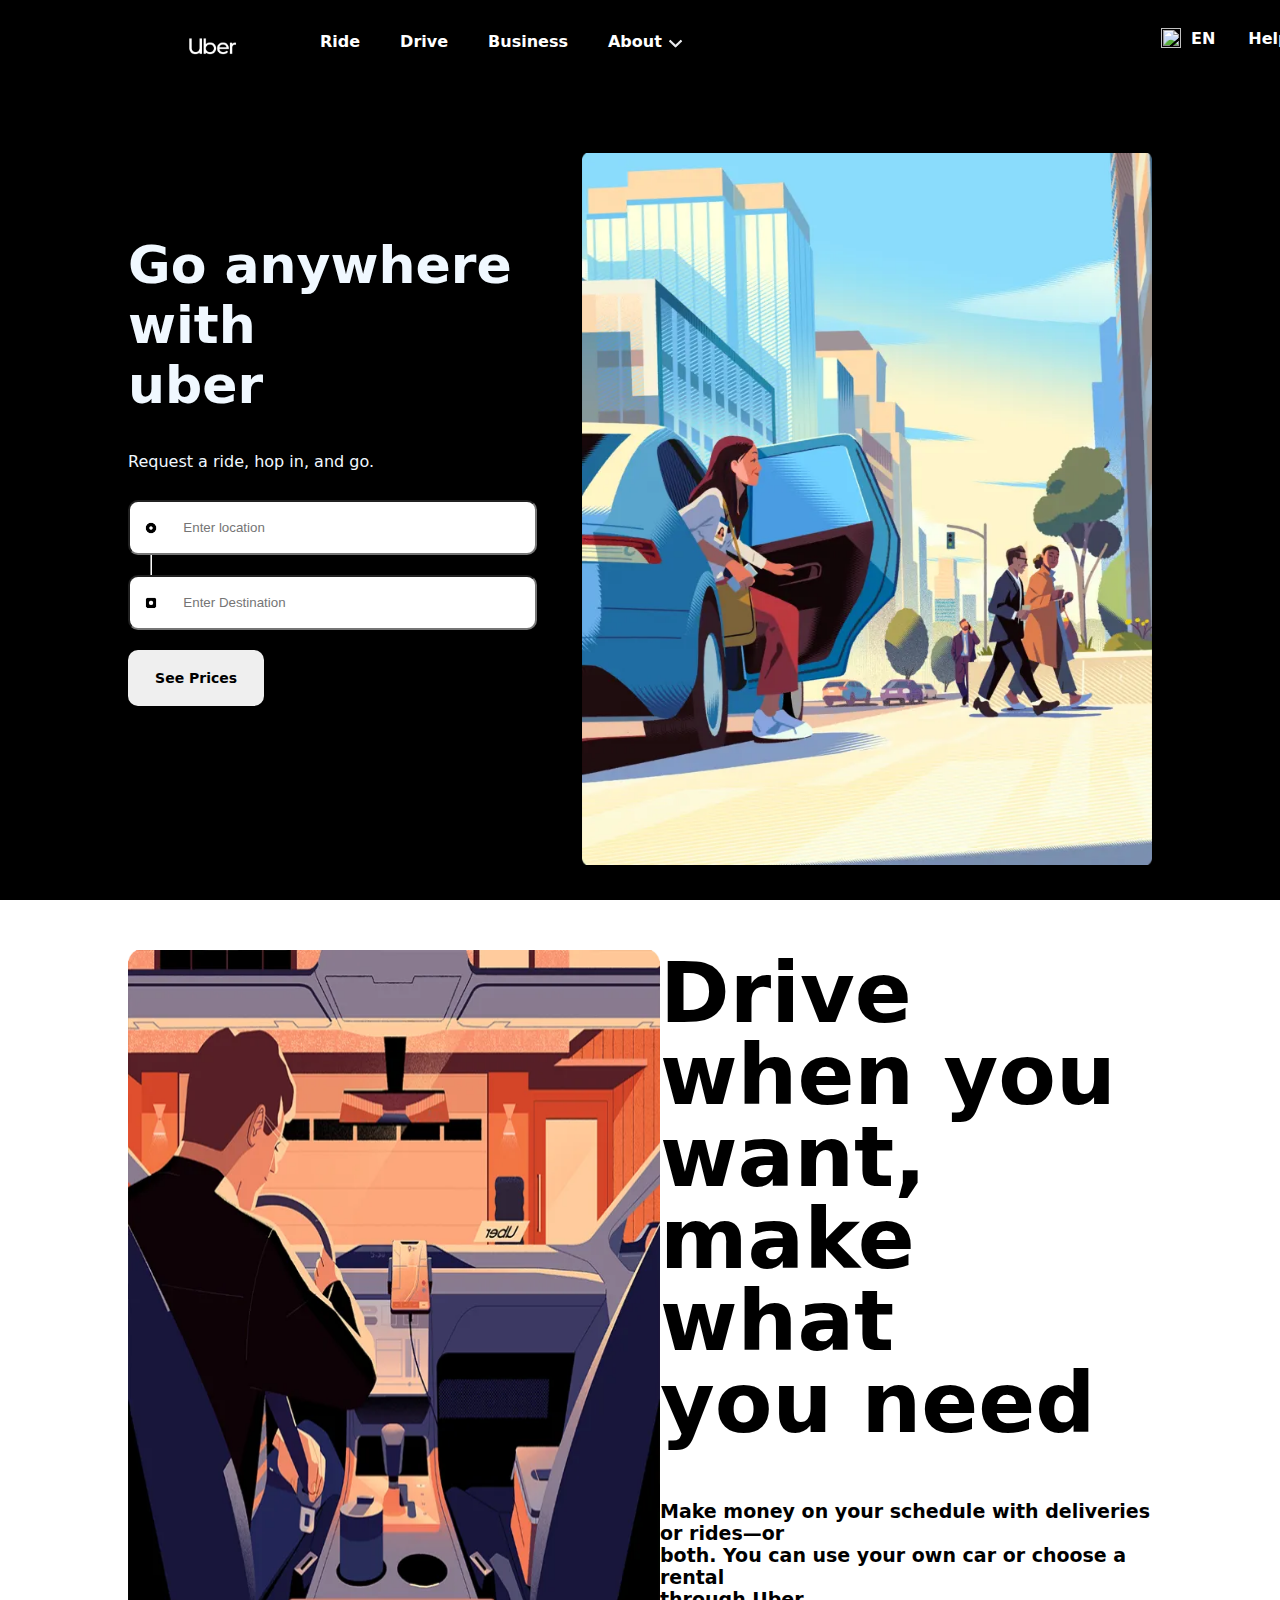
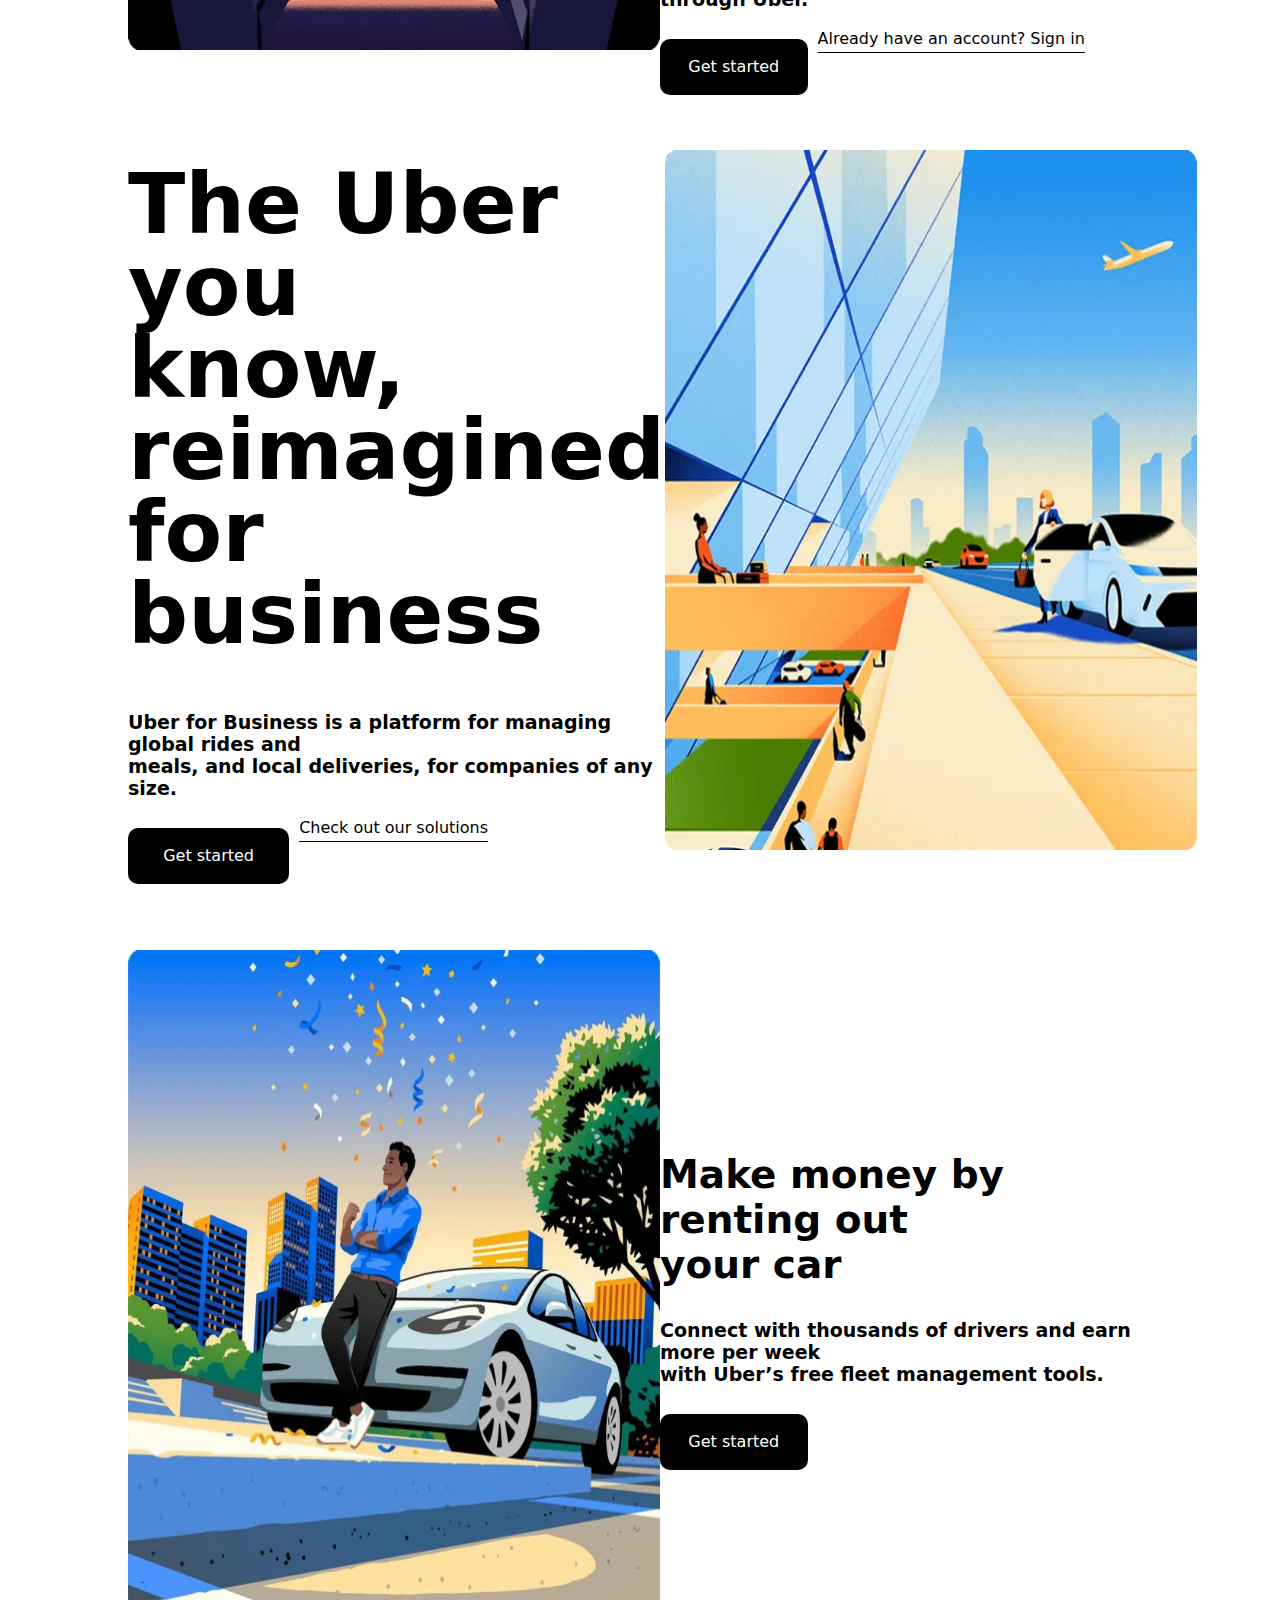
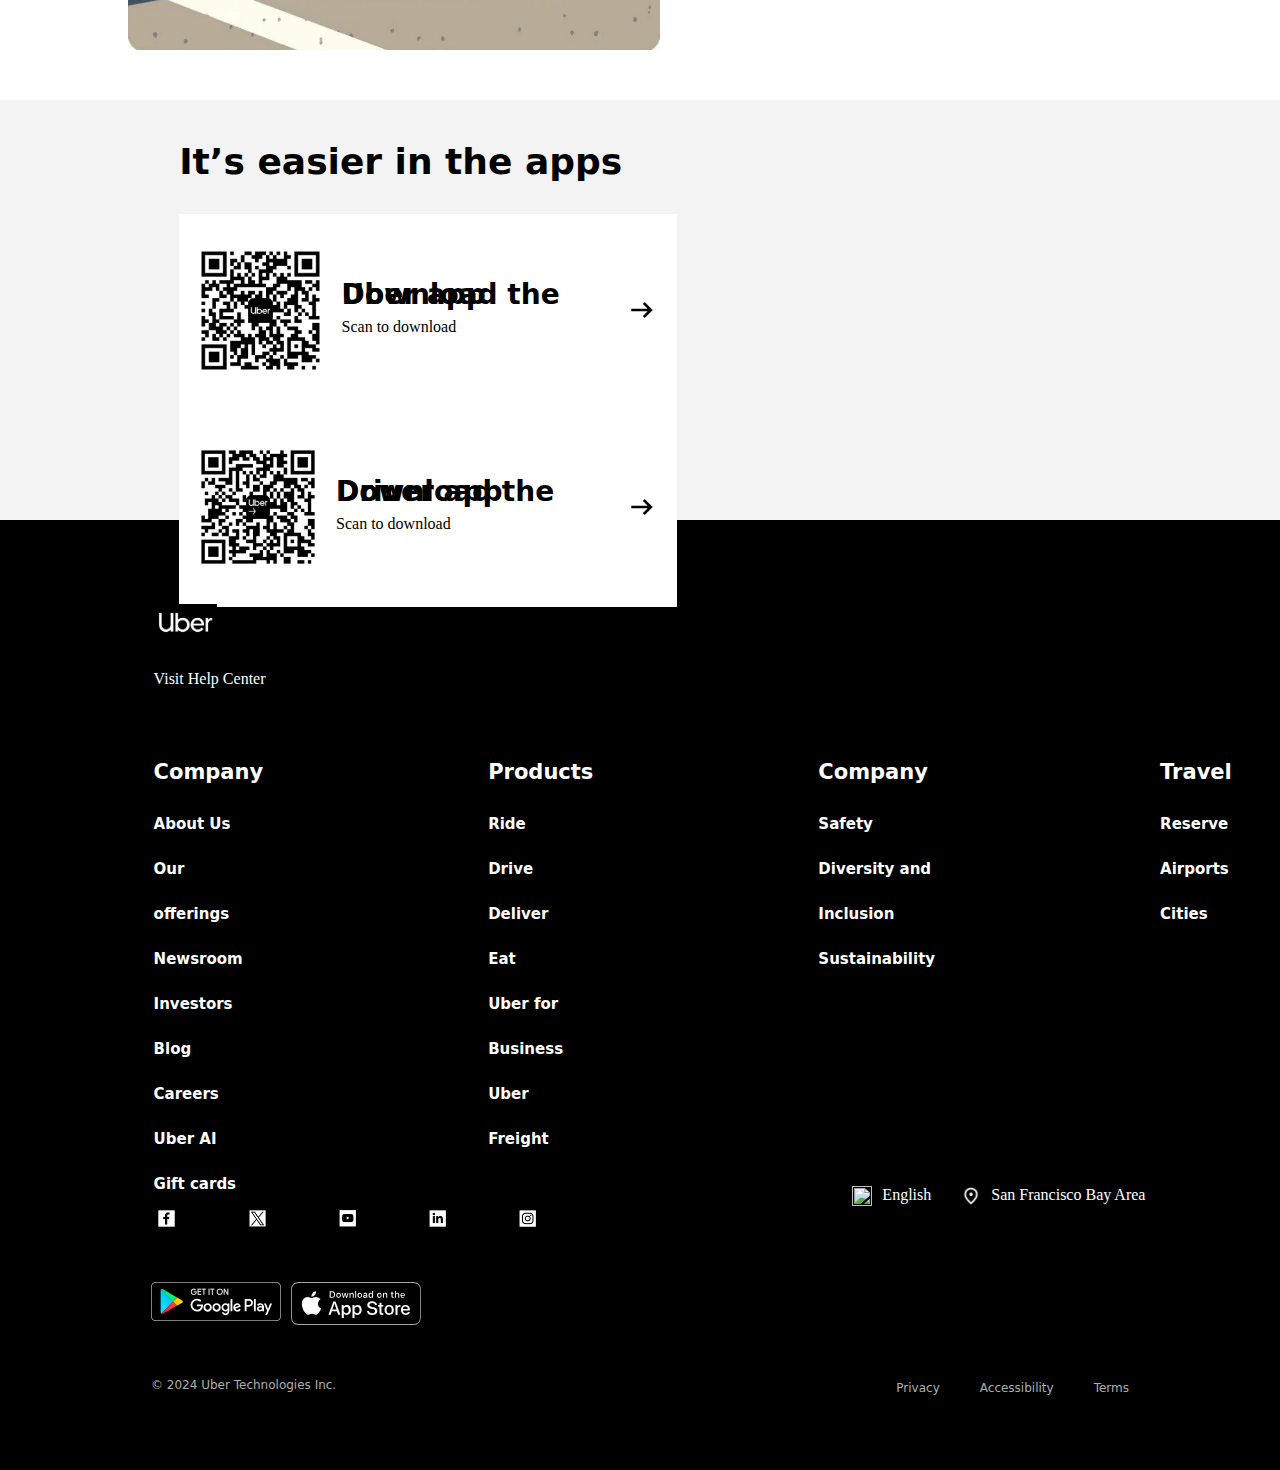
==== index.html @ 695405f5 "Update and rename intex.html to index.html" ====
<!DOCTYPE html>
<html lang="en">
<head>
    <meta charset="UTF-8">
    <meta name="viewport" content="width=device-width, initial-scale=1.0">
    <link rel="icon" href="images/5969324.png">
    <link rel="stylesheet" href="style.css">
    <title>Earn Money by Driving or Get a Ride Now | Uber India</title>
</head>
<body>
    <header> 
            <div class="menu">
                <div class="logo">
                    <a href="index.html">
                    <img src="images/hero-image.webp" alt="logo"></a>
                </div>
                <div class="innermenu">  
                    <a href="intex.html"> 
                    <li class="background">Ride</li></a>
                    <a href="intex.html"> 
                    <li class="background">Drive</li></a>
                    <a href="intex.html"> 
                    <li class="background">Business</li></a>
                    <div class="about">
                        <a href="intex.html"> 
                        <li>About</li>
                        <img src="images/keyboard_arrow_down_24dp_E8EAED_FILL0_wght400_GRAD0_opsz24.png" alt=""></a>  
                    </div>    
                </div>
            </div>
            <div class="login">
                <div class="lang">
                    <a href="intex.html"> 
                    <img src="images/language_24dp_E8EAED_FILL0_wght400_GRAD0_opsz24.png" >
                    <li>EN</li></a>
                </div>
                <a href="intex.html"> 
                <li class="background">Help</li></a>
                <a href="intex.html"> 
                <li class="background">Log in</li></a>
                <a href="intex.html"> 
                <button><li id="button">Sign Up</li></button> </a> 
            </div>               
    </header>
    <section class="first">
            <div class="titlelocation">
                <div class="title1">
                    <h1>Go anywhere with <br>uber</h1>
                </div>
                <div class="caption1"><p>Request a ride, hop in, and go.</p></div>            
                <div class="line"><img src="images/line.png" alt=""></div>
                <div class="location">
                    <div class="location1">
                        <div class="dot"><img src="images/degree.png" alt=""></div>
                        <input type="text" placeholder="         Enter location">
                        
                    </div>
                    
                    <div class="location1">
                        <div class="dot"><img src="images/sssssssss.png" alt=""></div>
                        <input type="text" placeholder="         Enter Destination">
                    </div>
                </div>
                <div class="button1">
                    <button>
                        See Prices
                    </button>        
                </div> 
            </div>           
        <div class="images1">> 
                <img src="images/Ride-with-Uber.webp" alt="">  
        </div>
    </section> 
    <section class="second">
        <div class="images2">
            <img src="images/image2.webp" alt="">  
        </div>
        <div class="content">
            <div class="content1">
                <h1>Drive when you<br> want, make what<br> you need</h1>
            </div>
            <div class="content-caption"><p>Make money on your schedule with deliveries or rides—or 
                <br>both. You can use your own car or choose a rental <br> 
                through Uber.</p></div>            
            <div class="start">
                <button class="button2">
                    Get started
                </button>
                <a href="intex.html">Already have an account? Sign in</a>        
            </div> 
        </div>
    </section>
    <section class="third">
        <div class="content">
            <div class="content1">
                <h1>The Uber you<br>know, reimagined<br>for business</h1>
            </div>
            <div class="content-caption"><p>Uber for Business is a platform for managing global rides and  
                <br>meals, and local deliveries, for companies of any size.</p></div>            
            <div class="start">
                <button class="button2">
                    Get started
                </button>
                <a href="intex.html">Check out our solutions</a>        
            </div> 
        </div>
        <div class="images2">
            <img src="images/image 3.webp" alt="">  
        </div>
    </section>
    <section class="fourth">
        <div class="images2">
            <img src="images/image4.webp" alt="">  
        </div>
        <div class="content">
            <div class="content1">
                <h2>Make money by renting out<br> your car</h2>
            </div>
            <div class="content-caption"><p>Connect with thousands of drivers and earn more per week <br>  
                with Uber’s free fleet management tools.</p></div>            
            <div class="start">
                <button class="button2">
                    Get started
                </button>
                <!-- <a href="intex.html">Check out our solutions</a>         -->
            </div> 
        </div>
    </section>
    <article class="app">
        <div class="apptitle"><h2>
            It’s easier in the apps
        </h2>
        </div>
        <a href="intex.html">
        <div class="qr">
            <div class="qr1">
                <div class="qrcode1">
                    <img src="images/qr 1.webp" alt="">
                </div>
                <div class="qrtitle1"><h2>Download the Uber app</h2><p>Scan to download</p></div>
                <div class="arrow1">
                    <img src="images/arrow_right_alt_24dp_E8EAED_FILL0_wght400_GRAD0_opsz24.png" class="arrow1">
                </div>
            </div>
            <div class="qr2">
                <div class="qrcode2">
                    <img src="images/qr2.webp" alt="">
                </div>
                <div class="qrtitle2"><h2>Download the Driver app</h2><p>Scan to download</p></div>
                <div class="arrow1">
                    <img src="images/arrow_right_alt_24dp_E8EAED_FILL0_wght400_GRAD0_opsz24.png" class="arrow1">
                </div>
            </div> 
            </div>
        </a>
        </div>
    </article>   
    <section class="footer1">
        
        <div class="footerlogo"><a href="intex.html"><img src="images/hero-image.webp" alt="logo"></div></a>
        <div class="help"><a href="intex.html">Visit Help Center</a></div>
        <div class="table01">
            <div class="table1">
                <div class="thead">
                    Company
                </div>
                <div class="tdata">
                    <a href="intex.html">About Us</a>
                </div>
                <div class="tdata">
                    <a href="intex.html">Our offerings</a>
                </div>
                <div class="tdata">
                    <a href="intex.html">Newsroom</a>
                </div>
                <div class="tdata">
                    <a href="intex.html">Investors</a>
                </div>
                <div class="tdata">
                    <a href="intex.html">Blog</a>
                </div>
                <div class="tdata">
                    <a href="intex.html">Careers</a>
                </div>
                <div class="tdata">
                    <a href="intex.html">Uber AI</a>
                </div>
                <div class="tdata">
                    <a href="intex.html">Gift cards</a>
                </div>       
            </div>
            <div class="table1">
                <div class="thead">
                    Products
                </div>
                <div class="tdata">
                    <a href="intex.html">Ride</a>
                </div>
                <div class="tdata">
                    <a href="intex.html">Drive</a>
                </div>
                <div class="tdata">
                    <a href="intex.html">Deliver</a>
                </div>
                <div class="tdata">
                    <a href="intex.html">Eat</a>
                </div>
                <div class="tdata">
                    <a href="intex.html">Uber for Business</a>
                </div>
                <div class="tdata">
                    <a href="intex.html">Uber Freight</a>
                </div>     
            </div>
            <div class="table1">
                <div class="thead">
                    Company
                </div>
                <div class="tdata">
                    <a href="intex.html">Safety</a>
                </div>
                <div class="tdata">
                    <a href="intex.html">Diversity and Inclusion</a>
                </div>
                <div class="tdata">
                    <a href="intex.html">Sustainability</a>
                </div>      
            </div>
            <div class="table1">
                <div class="thead">
                    Travel
                </div>
                <div class="tdata">
                    <a href="intex.html">Reserve</a>
                </div>
                <div class="tdata">
                    <a href="intex.html">Airports</a>
                </div>
                <div class="tdata">
                    <a href="intex.html">Cities</a>
                </div>      
            </div>
        </div>       
    </section> 
    <section class="footer2">
        <div class="sociallan">
            <div class="sicons">
                <a href="intex.html">
                <img src="images/fb.png" alt=""></a>
                <a href="intex.html">
                <img src="images/x.png" alt=""></a>
                <a href="intex.html">
                <img src="images/yt.png" alt=""></a>
                <a href="intex.html">
                <img src="images/in.png" alt=""></a>
                <a href="intex.html">
                <img src="images/insta.png" alt=""></a>
            </div>
            <div class="engsan">
                <div class="lang">
                    <a href="intex.html"> 
                    <img src="images/language_24dp_E8EAED_FILL0_wght400_GRAD0_opsz24.png">
                    English</a>
                </div>
                <div class="local">
                    <a href="intex.html"> 
                    <img src="images/location_on_22dp_FFFFFF_FILL0_wght400_GRAD0_opsz24.png">
                    San Francisco Bay Area</a>
                </div>
            </div>
        </div>
    </section>
    <section class="footer3">
        <div class="playstore">
            <img src="images/playstore.svg" alt="">
        </div>
        <div class="apple">
            <img src="images/apple.svg" alt="">
        </div>
    </section>
    <footer class="last">
        <div class="copy">
            © 2024 Uber Technologies Inc.
        </div>
        <div class="lastmenu">
            <div class="Privacy">
                <a href="intex.html">Privacy</a>           
            </div>
            <div class="Privacy">
                <a href="intex.html">Accessibility</a>           
            </div>
            <div class="Privacy">
                <a href="intex.html">Terms</a>           
            </div>
        </div>    
    </footer>


</body>
</html>
---- style.css ----
body{
    margin: 0;
    width: 100%;
}
header{
    background-color: black;
    display: flex;
    height: 100px;
    justify-content: flex-start;
    width: 100%;
    align-items: center;
    gap: 521px;
    
}
img{

    width: 55px;
}
.about a{
    display: flex;

}

.logo{
    margin-left: 185px;
}
.login{

    display: flex;
    width: 89%;
    gap: 33px;
    color: rgb(255, 255, 255);
    font-family: UberMoveText, system-ui, "Helvetica Neue", Helvetica, Arial, sans-serif;
    font-size: 16px;
    font-weight: 600;
    line-height: 26px;
    list-style: none;
}
.login img{
    width: 21px;
}
.innermenu{
    display: flex;
    width: 50%;
    gap: 40px;
    list-style: none;
    font-family: UberMoveText, system-ui, "Helvetica Neue", Helvetica, Arial, sans-serif;
    font-size: 16px;
    font-weight: 600;
    line-height: 26px;
    color: rgb(255, 255, 255);   

}
.menu{

    display: flex;
    justify-content: space-between;
    width: 50%;
    gap: 40px;
    list-style: none;
    font-family: UberMoveText, system-ui, "Helvetica Neue", Helvetica, Arial, sans-serif;
    font-size: 16px;
    font-weight: 600;
    line-height: 26px;
    color: rgb(255, 255, 255);
    text-decoration: none;
    color: #ffffff;
}
section.first{
    display: flex;
    background-color: black;
    padding: 0 10%;
    height: 800px;
    justify-content: space-around; 
    align-items: center;    
    
} 

section.images1{
    display: flex;
    width: 50%; 
}
.images1 img{
    display: flex;
    width: 570px; 
}
.about img{
    width: 27px;
    height: 26px;
}
.about{
    display: flex;
    gap: 10px;
}

.title1 p{
    display: flex;
}
li{
    line-height: 21px;
}
.title1 h1{
    color: aliceblue;
    font-family: UberMove, UberMoveText, system-ui, "Helvetica Neue", Helvetica, Arial, sans-serif;
    font-size: 52px;
    font-weight: 700;
}

.background:hover{
    border-radius: 30px;
    /* transform: none;
    padding: 15px; */
    background-color: rgb(55, 55, 55);
}
.login button{
    border-radius: 70px;
}
.about:hover{
    border-radius: 30px;
    /* padding: 15px; */
    background-color: rgb(55, 55, 55);
}
.lang:hover{ 
    border-radius: 30px;
    /* padding: 15px; */
    background-color: rgb(55, 55, 55);
}
.lang img{
    height:20px;
    width: 20px;
}
.caption1 p{
    color: aliceblue;
    letter-spacing: 0;
    font-family: UberMoveText, system-ui, "Helvetica Neue", Helvetica, Arial, sans-serif;
    font-size: 16px;
    font-weight: normal;
    line-height: 24px;
}
.menu a{
    text-decoration: none;
    color: #ffffff;
}
.login a{
    text-decoration: none;
    color: #ffffff;
}
.location1 input{
    
}
.location{
    
    box-sizing: border-box;
    position: relative;
}
input{
    width: 90%;
    padding: 12px 20px;
    margin: 10px 0;
    box-sizing: border-box;
    border-radius: 10px;
    height: 55px;
}
.button1 button{
    width: 30%;
    margin: 10px 0;
    box-sizing: border-box;
    height: 56px;
    border-radius: 10px;
}
.titlelocation{
    height: 600px;
}
section.second{
    display: flex;
    background-color: rgb(255, 255, 255);
    padding: 0 10%;
    height: 800px;
    justify-content: space-around; 
    align-items: center; 
}
section.images2{
    display: flex;
    width: 50%; 
}
.images2 img{
    display: flex;
    width: 532px; 
    height: 700px;;
}
.content1{
    color: rgb(0, 0, 0);
    font-family: UberMove, UberMoveText, system-ui, "Helvetica Neue", Helvetica, Arial, sans-serif;
    font-size: 42px;
    font-weight: bold;
    line-height: 82px;
}
.content-caption p{

    color: rgb(0, 0, 0);
    letter-spacing: 0;
    font-family:  system-ui, "Helvetica Neue", Helvetica, Arial, sans-serif;
    font-size: 19px;
    font-weight: 600;
  
}

button{
    width: 149%;
    height: 41px;
    outline: none;
    border: none;
    font-family: UberMoveText, system-ui, "Helvetica Neue", Helvetica, Arial, sans-serif;
  font-size: 14px;
  font-weight: 550;
  line-height: 16px;
 
  
}
.start{
    display: flex;
    
    display: ruby-base-container;
}

.button2{    
    width: 30%;
    margin: 10px 0;
    box-sizing: border-box;
    height: 56px;
    border-radius: 10px;
    background-color: black;
    color: white;
    font-size: 16px;
    font-weight: 500;
    line-height: 20px;
}
.dot{
    position: absolute;
    width: 20%;
}
.line img{
    position: absolute;
    width: 187px;
}
.dot img{
    width: 34px;
  padding: 24% 7%;
}
.start a{
    
    color: #000000;
    font-family: UberMoveText, system-ui, "Helvetica Neue", Helvetica, Arial, sans-serif;
    font-size: 16px;
    padding-bottom: 6px;
    text-decoration: none;
    padding-left: 10px;
    text-decoration: underline;
    text-underline-offset: 8px;
    text-decoration-thickness: -2px;    
}
section.third{
    display: flex;
    background-color: rgb(255, 255, 255);
    padding: 0 10%;
    height: 800px;
    justify-content: space-around; 
    align-items: center;
}
section.fourth{
    display: flex;
    background-color: rgb(255, 255, 255);
    padding: 0 10%;
    height: 800px;
    justify-content: space-around; 
    align-items: center;
}
.content1 h2{
    font-family: UberMove, UberMoveText, system-ui, "Helvetica Neue", Helvetica, Arial, sans-serif;
    font-size: 39px;
    font-weight: bold;
    line-height: 45px;
}
article.app{
    display: inherit;
    justify-content: space-around;
    background-color:  rgb(243, 243, 243);
    padding: 10px 14%;
    height: 400px;     
}
article h2{
    font-family: UberMove, UberMoveText, system-ui, "Helvetica Neue", Helvetica, Arial, sans-serif;
    font-size: 36px;
    font-weight: 700;
    line-height: 44px;
    
}
.qr{
    display: block ruby;
    text-decoration: none;
    color: #000000;
   
    
}
.qr1{
    display: flex;
    justify-content: space-between;
    align-items: center;
    padding: 2%;
    width: 50%;
    height: 160px;
    background-color: #ffffff;
}
.qr2{
    display: flex;
    justify-content: space-between;
    align-items: center;
    padding: 2%;
    width: 50%;
    height: 160px;
    background-color: #ffffff;
}
.qrcode1 img{
    width: 87%;
}
.qrtitle1 h2{
    font-family: UberMove, UberMoveText, system-ui, "Helvetica Neue", Helvetica, Arial, sans-serif;
    font-size: 28px;
    font-weight: 700;
    line-height: 0;
    color: currentColor;
}
.arrow1 img{
    width: 32px;   
}
.qrcode2 img{
    width: 87%;
}
.qrtitle2 h2{   
    font-family: UberMove, UberMoveText, system-ui, "Helvetica Neue", Helvetica, Arial, sans-serif;
    font-size: 28px;
    font-weight: 700;
    line-height: 0;
    color: currentColor;
}

section.footer1{
    background-color: #000000;
    height: 500px;
    text-decoration: none;
    color: #ffffff;
    padding: 6% 12%;
}

.footerlogo img{
    width: 63px;
    margin-bottom: -29px;
}
.help a{
    line-height: 8;
    text-decoration: none;
    color: #ffffff;
}

.thead {
    line-height: 6;
    text-decoration: none;
    color: #ffffff;
    font-family: UberMoveText, system-ui, "Helvetica Neue", Helvetica, Arial, sans-serif;
    font-weight: 600;
    font-size: 21px;
    line-height: 59px;
    margin-bottom: 0;
}

.tdata a:hover{
    color: #c7c7c7;
}
.tdata a{
    line-height: 6;
    text-decoration: none;
    color: #ffffff;
    font-family: UberMoveText, system-ui, "Helvetica Neue", Helvetica, Arial, sans-serif;
    font-weight: 600;
    font-size: 15px;
    line-height: 3;
    margin-bottom: 20px;
}
.table01{
    display: flex;
    gap: 225px;
}
section.footer2{
    background-color: #000000;
    height: 70px;
    text-decoration: none;
    color: #ffffff;
    padding: 1% 10.5%;
    
}
.sicons{
    width: 50%;
    display: flex;
    gap: 5%;
}
.sicons img{
    width: 65px;
}
.sicons img:hover{
    background-color: #252525;
    border-radius: 20%;
}
.sociallan{
    display: flex;
    justify-content: space-between;
    
}
.lang a{
    display: flex;
    justify-content: end;
    text-decoration: none;
    color: #ffffff;
    gap: 10px;
}


section.footer3{
    display: flex;
    justify-content: flex-start;
    gap: 10px;
    background-color: #000000;
    height: 70px;
    text-decoration: none;
    color: #ffffff;
    padding: 1% 11.8%;
}
.footer3 img{
    width: 130px;
}
footer{
    display: flex;
    justify-content: space-between;
    gap: 10px;
    background-color: #000000;
    height: 80px;
    text-decoration: none;
    color: #ffffff;
    padding: 1% 11.8%;
} 
.copy {
    color: #AFAFAF;
    font-family: UberMoveText, system-ui, "Helvetica Neue", Helvetica, Arial, sans-serif;
    font-weight: normal;
    font-size: 12px;
    
}
.Privacy{
    gap: 10px;
}
footer.last{
    display: flex;
}
.Privacy a{
    text-decoration: none;
    color: #AFAFAF;
    font-family: UberMoveText, system-ui, "Helvetica Neue", Helvetica, Arial, sans-serif;
    font-weight: normal;
    font-size: 12px;
}
.lastmenu{
    display: flex;
    gap: 40px;
}
.Privacy a:hover{
    color: #4e4e4e;
}
.engsan{
    width: 29%;
    display: flex;
    gap: 30px;
}
.local a{
    display: flex;
    justify-content: end;
    text-decoration: none;
    color: #ffffff;
    gap: 10px;
}
.local img{
    width: 20px;
}
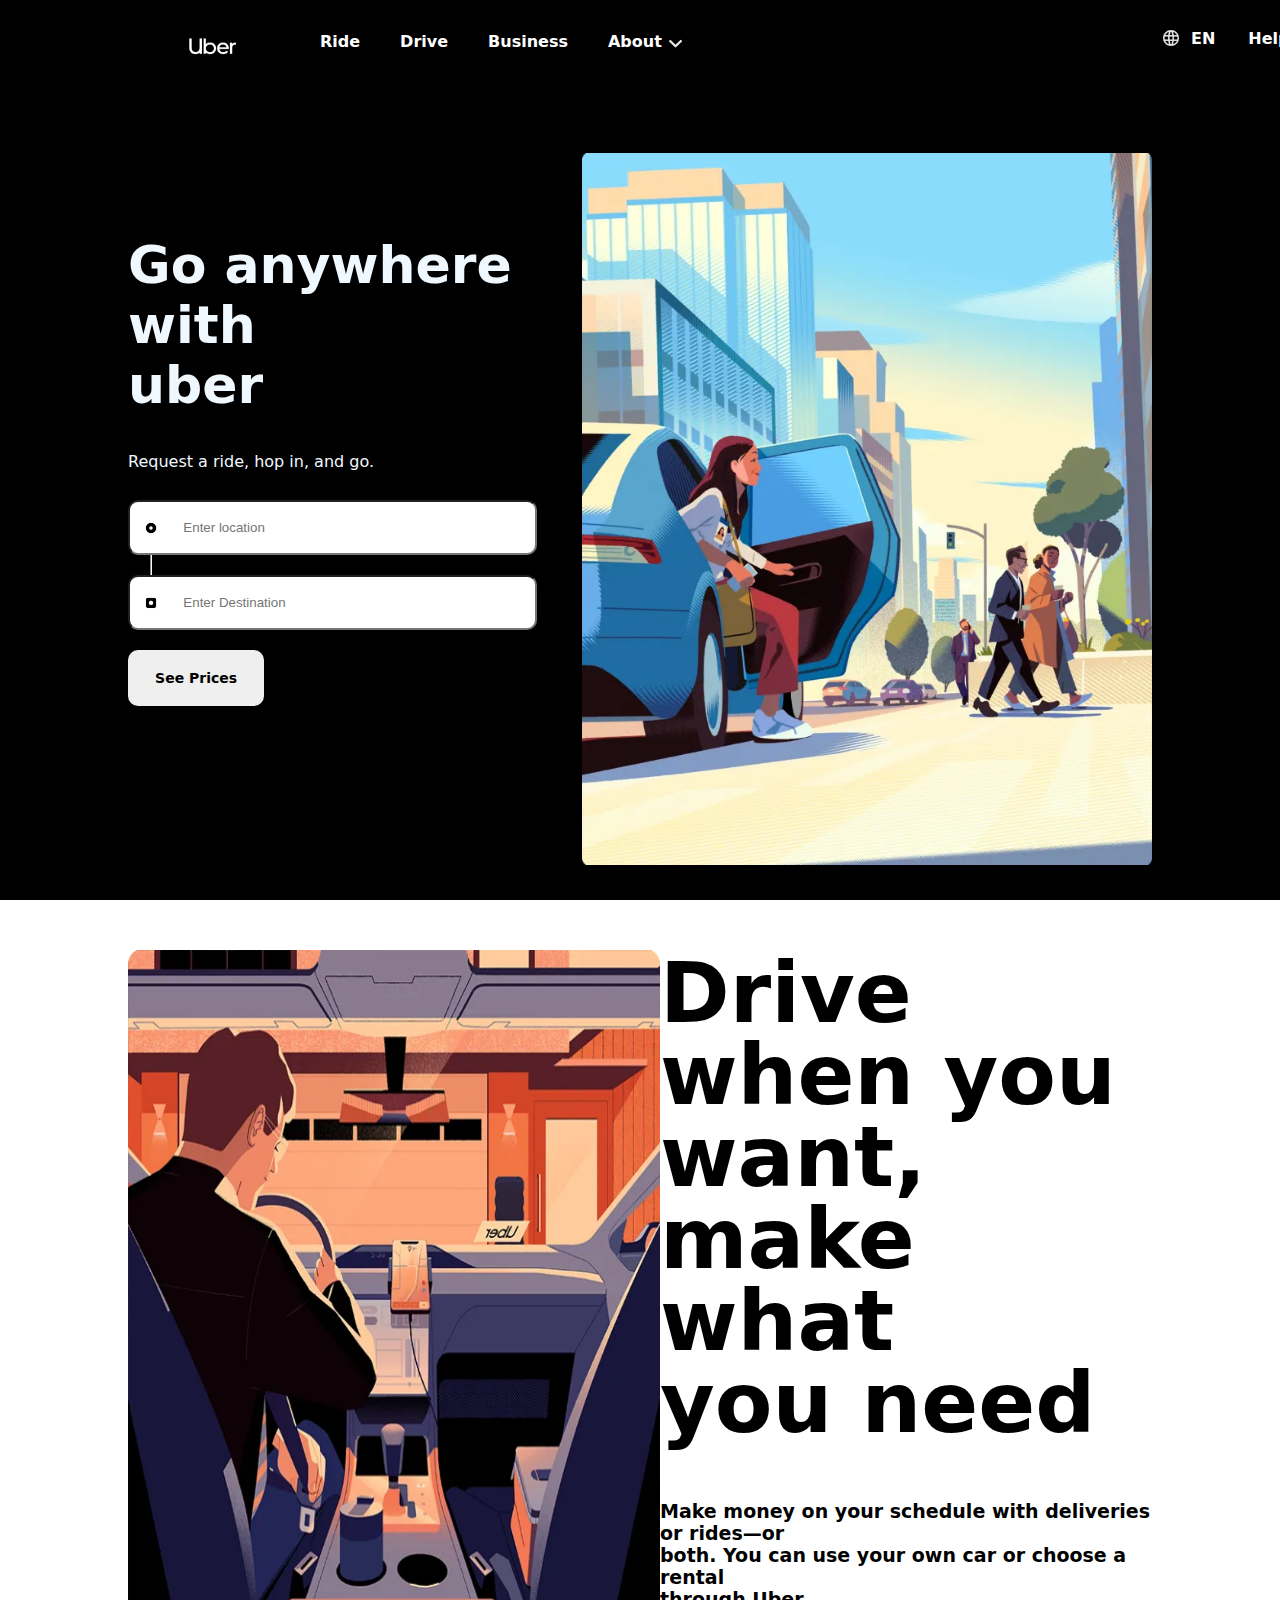
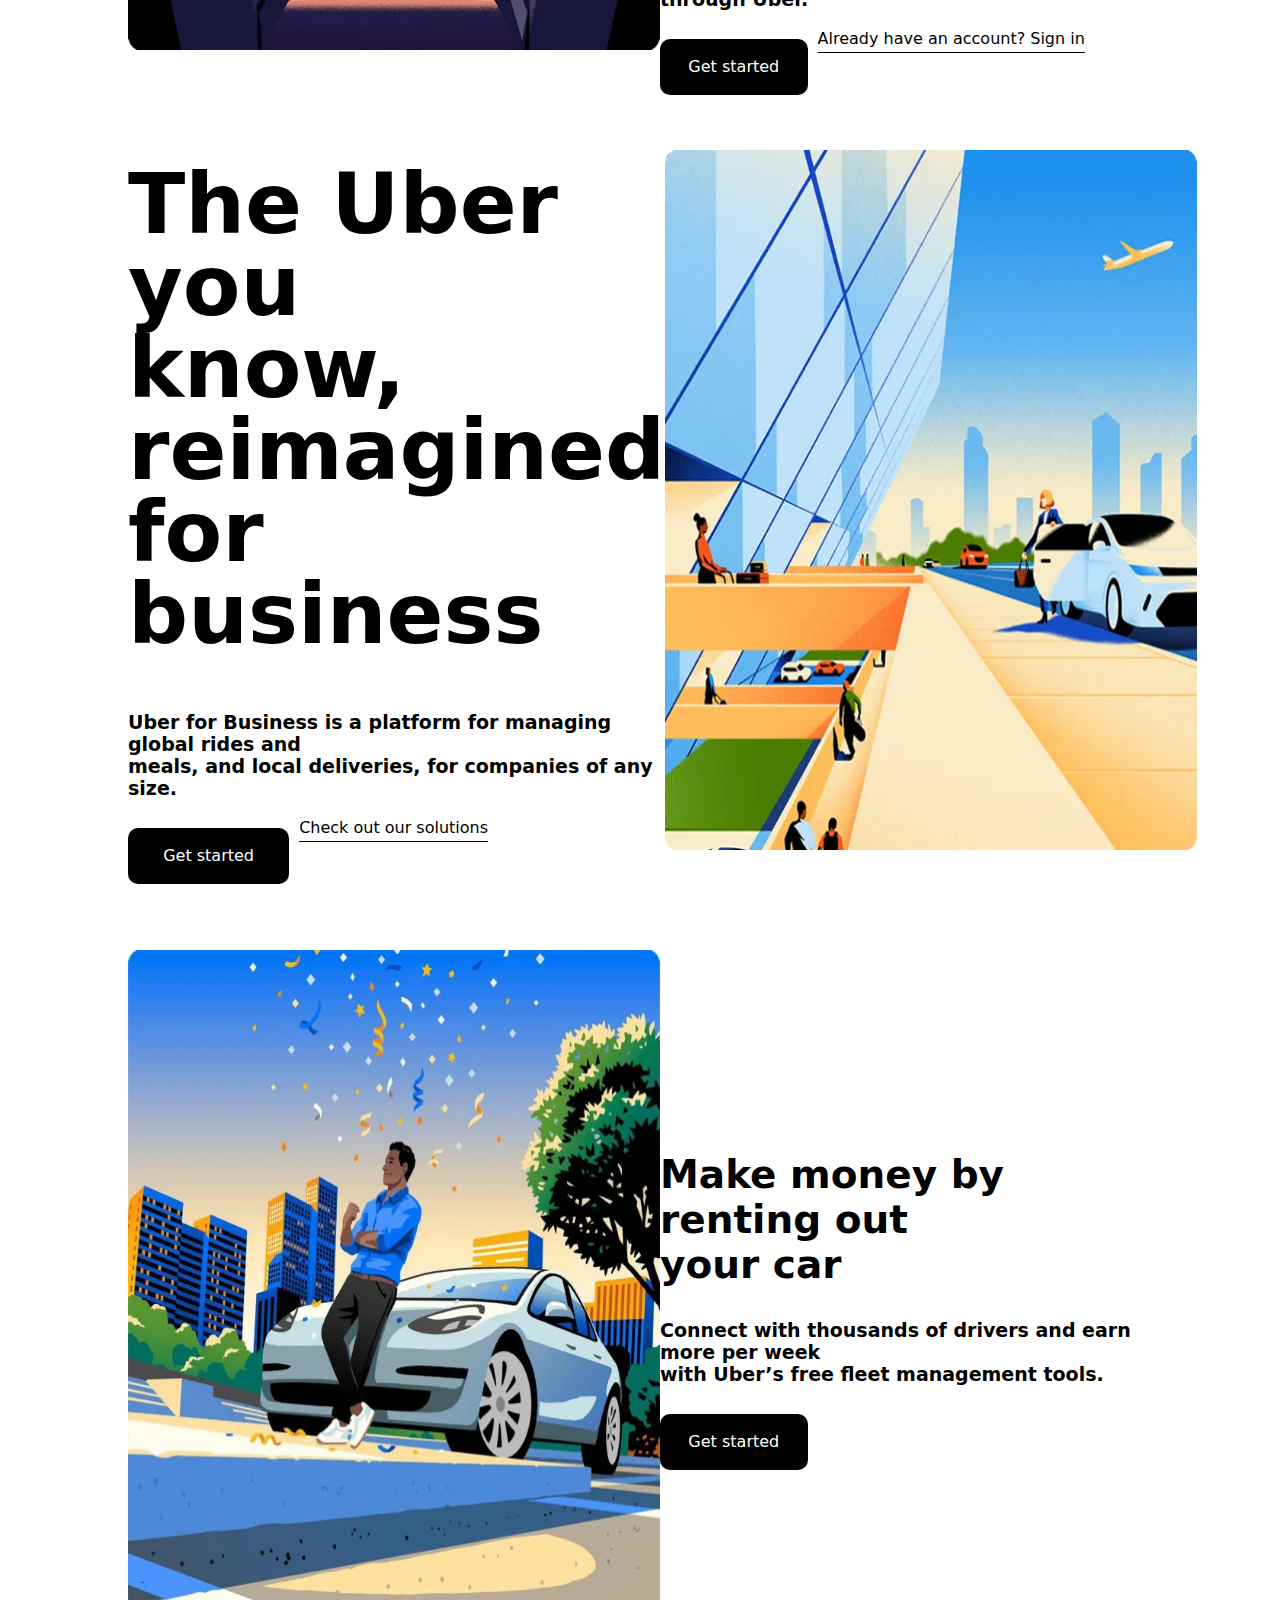
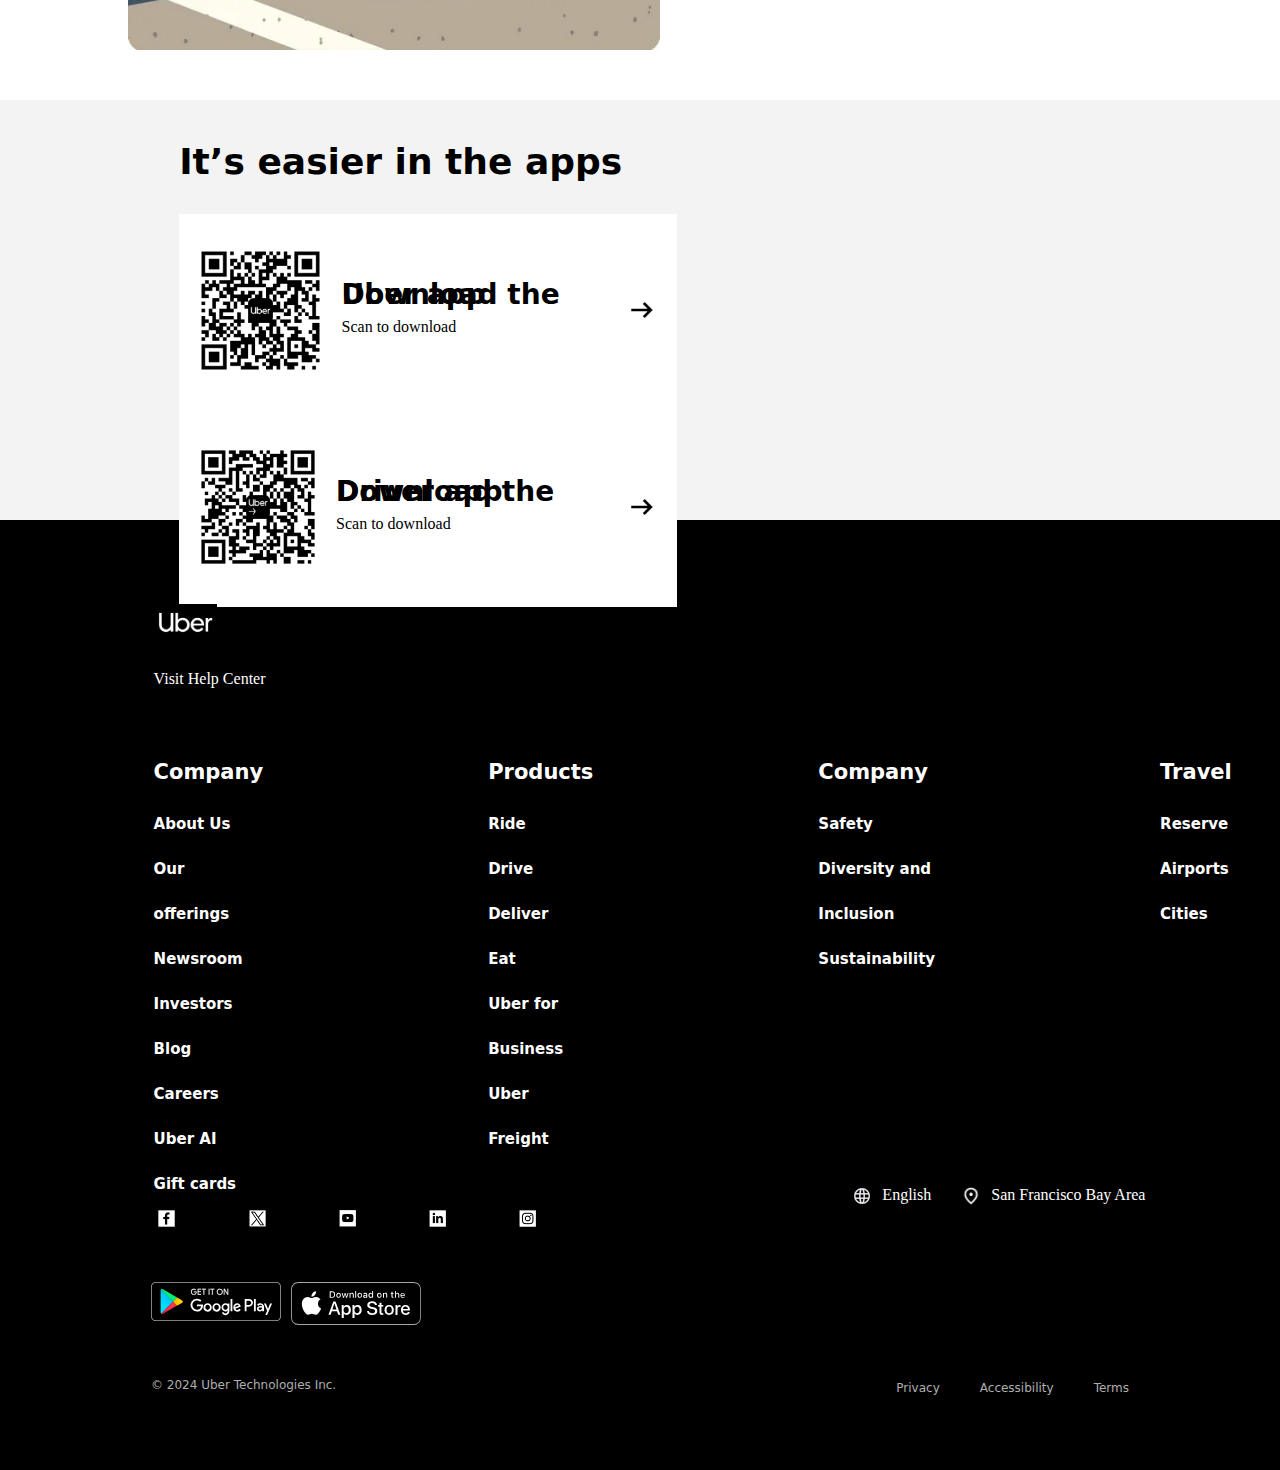
==== commit f2af2bc4: "changed languege icon" ====
--- a/index.html
+++ b/index.html
@@ -15,14 +15,14 @@
                     <img src="images/hero-image.webp" alt="logo"></a>
                 </div>
                 <div class="innermenu">  
-                    <a href="intex.html"> 
+                    <a href="index.html"> 
                     <li class="background">Ride</li></a>
-                    <a href="intex.html"> 
+                    <a href="index.html"> 
                     <li class="background">Drive</li></a>
-                    <a href="intex.html"> 
+                    <a href="index.html"> 
                     <li class="background">Business</li></a>
                     <div class="about">
-                        <a href="intex.html"> 
+                        <a href="index.html"> 
                         <li>About</li>
                         <img src="images/keyboard_arrow_down_24dp_E8EAED_FILL0_wght400_GRAD0_opsz24.png" alt=""></a>  
                     </div>    
@@ -30,15 +30,15 @@
             </div>
             <div class="login">
                 <div class="lang">
-                    <a href="intex.html"> 
-                    <img src="images/language_24dp_E8EAED_FILL0_wght400_GRAD0_opsz24.png" >
+                    <a href="index.html"> 
+                    <img src="images/language_16dp_E8EAED_FILL0_wght400_GRAD0_opsz20.png" >
                     <li>EN</li></a>
                 </div>
-                <a href="intex.html"> 
+                <a href="index.html"> 
                 <li class="background">Help</li></a>
-                <a href="intex.html"> 
+                <a href="index.html"> 
                 <li class="background">Log in</li></a>
-                <a href="intex.html"> 
+                <a href="index.html"> 
                 <button><li id="button">Sign Up</li></button> </a> 
             </div>               
     </header>
@@ -86,7 +86,7 @@
                 <button class="button2">
                     Get started
                 </button>
-                <a href="intex.html">Already have an account? Sign in</a>        
+                <a href="index.html">Already have an account? Sign in</a>        
             </div> 
         </div>
     </section>
@@ -101,7 +101,7 @@
                 <button class="button2">
                     Get started
                 </button>
-                <a href="intex.html">Check out our solutions</a>        
+                <a href="index.html">Check out our solutions</a>        
             </div> 
         </div>
         <div class="images2">
@@ -122,7 +122,7 @@
                 <button class="button2">
                     Get started
                 </button>
-                <!-- <a href="intex.html">Check out our solutions</a>         -->
+                <!-- <a href="index.html">Check out our solutions</a>         -->
             </div> 
         </div>
     </section>
@@ -131,7 +131,7 @@
             It’s easier in the apps
         </h2>
         </div>
-        <a href="intex.html">
+        <a href="index.html">
         <div class="qr">
             <div class="qr1">
                 <div class="qrcode1">
@@ -157,36 +157,36 @@
     </article>   
     <section class="footer1">
         
-        <div class="footerlogo"><a href="intex.html"><img src="images/hero-image.webp" alt="logo"></div></a>
-        <div class="help"><a href="intex.html">Visit Help Center</a></div>
+        <div class="footerlogo"><a href="index.html"><img src="images/hero-image.webp" alt="logo"></div></a>
+        <div class="help"><a href="index.html">Visit Help Center</a></div>
         <div class="table01">
             <div class="table1">
                 <div class="thead">
                     Company
                 </div>
                 <div class="tdata">
-                    <a href="intex.html">About Us</a>
-                </div>
-                <div class="tdata">
-                    <a href="intex.html">Our offerings</a>
-                </div>
-                <div class="tdata">
-                    <a href="intex.html">Newsroom</a>
-                </div>
-                <div class="tdata">
-                    <a href="intex.html">Investors</a>
-                </div>
-                <div class="tdata">
-                    <a href="intex.html">Blog</a>
-                </div>
-                <div class="tdata">
-                    <a href="intex.html">Careers</a>
-                </div>
-                <div class="tdata">
-                    <a href="intex.html">Uber AI</a>
-                </div>
-                <div class="tdata">
-                    <a href="intex.html">Gift cards</a>
+                    <a href="index.html">About Us</a>
+                </div>
+                <div class="tdata">
+                    <a href="index.html">Our offerings</a>
+                </div>
+                <div class="tdata">
+                    <a href="index.html">Newsroom</a>
+                </div>
+                <div class="tdata">
+                    <a href="index.html">Investors</a>
+                </div>
+                <div class="tdata">
+                    <a href="index.html">Blog</a>
+                </div>
+                <div class="tdata">
+                    <a href="index.html">Careers</a>
+                </div>
+                <div class="tdata">
+                    <a href="index.html">Uber AI</a>
+                </div>
+                <div class="tdata">
+                    <a href="index.html">Gift cards</a>
                 </div>       
             </div>
             <div class="table1">
@@ -194,22 +194,22 @@
                     Products
                 </div>
                 <div class="tdata">
-                    <a href="intex.html">Ride</a>
-                </div>
-                <div class="tdata">
-                    <a href="intex.html">Drive</a>
-                </div>
-                <div class="tdata">
-                    <a href="intex.html">Deliver</a>
-                </div>
-                <div class="tdata">
-                    <a href="intex.html">Eat</a>
-                </div>
-                <div class="tdata">
-                    <a href="intex.html">Uber for Business</a>
-                </div>
-                <div class="tdata">
-                    <a href="intex.html">Uber Freight</a>
+                    <a href="index.html">Ride</a>
+                </div>
+                <div class="tdata">
+                    <a href="index.html">Drive</a>
+                </div>
+                <div class="tdata">
+                    <a href="index.html">Deliver</a>
+                </div>
+                <div class="tdata">
+                    <a href="index.html">Eat</a>
+                </div>
+                <div class="tdata">
+                    <a href="index.html">Uber for Business</a>
+                </div>
+                <div class="tdata">
+                    <a href="index.html">Uber Freight</a>
                 </div>     
             </div>
             <div class="table1">
@@ -217,13 +217,13 @@
                     Company
                 </div>
                 <div class="tdata">
-                    <a href="intex.html">Safety</a>
-                </div>
-                <div class="tdata">
-                    <a href="intex.html">Diversity and Inclusion</a>
-                </div>
-                <div class="tdata">
-                    <a href="intex.html">Sustainability</a>
+                    <a href="index.html">Safety</a>
+                </div>
+                <div class="tdata">
+                    <a href="index.html">Diversity and Inclusion</a>
+                </div>
+                <div class="tdata">
+                    <a href="index.html">Sustainability</a>
                 </div>      
             </div>
             <div class="table1">
@@ -231,13 +231,13 @@
                     Travel
                 </div>
                 <div class="tdata">
-                    <a href="intex.html">Reserve</a>
-                </div>
-                <div class="tdata">
-                    <a href="intex.html">Airports</a>
-                </div>
-                <div class="tdata">
-                    <a href="intex.html">Cities</a>
+                    <a href="index.html">Reserve</a>
+                </div>
+                <div class="tdata">
+                    <a href="index.html">Airports</a>
+                </div>
+                <div class="tdata">
+                    <a href="index.html">Cities</a>
                 </div>      
             </div>
         </div>       
@@ -245,25 +245,25 @@
     <section class="footer2">
         <div class="sociallan">
             <div class="sicons">
-                <a href="intex.html">
+                <a href="index.html">
                 <img src="images/fb.png" alt=""></a>
-                <a href="intex.html">
+                <a href="index.html">
                 <img src="images/x.png" alt=""></a>
-                <a href="intex.html">
+                <a href="index.html">
                 <img src="images/yt.png" alt=""></a>
-                <a href="intex.html">
+                <a href="index.html">
                 <img src="images/in.png" alt=""></a>
-                <a href="intex.html">
+                <a href="index.html">
                 <img src="images/insta.png" alt=""></a>
             </div>
             <div class="engsan">
                 <div class="lang">
-                    <a href="intex.html"> 
-                    <img src="images/language_24dp_E8EAED_FILL0_wght400_GRAD0_opsz24.png">
+                    <a href="index.html"> 
+                    <img src="images/language_16dp_E8EAED_FILL0_wght400_GRAD0_opsz20.png">
                     English</a>
                 </div>
                 <div class="local">
-                    <a href="intex.html"> 
+                    <a href="index.html"> 
                     <img src="images/location_on_22dp_FFFFFF_FILL0_wght400_GRAD0_opsz24.png">
                     San Francisco Bay Area</a>
                 </div>
@@ -284,13 +284,13 @@
         </div>
         <div class="lastmenu">
             <div class="Privacy">
-                <a href="intex.html">Privacy</a>           
+                <a href="index.html">Privacy</a>           
             </div>
             <div class="Privacy">
-                <a href="intex.html">Accessibility</a>           
+                <a href="index.html">Accessibility</a>           
             </div>
             <div class="Privacy">
-                <a href="intex.html">Terms</a>           
+                <a href="index.html">Terms</a>           
             </div>
         </div>    
     </footer>
